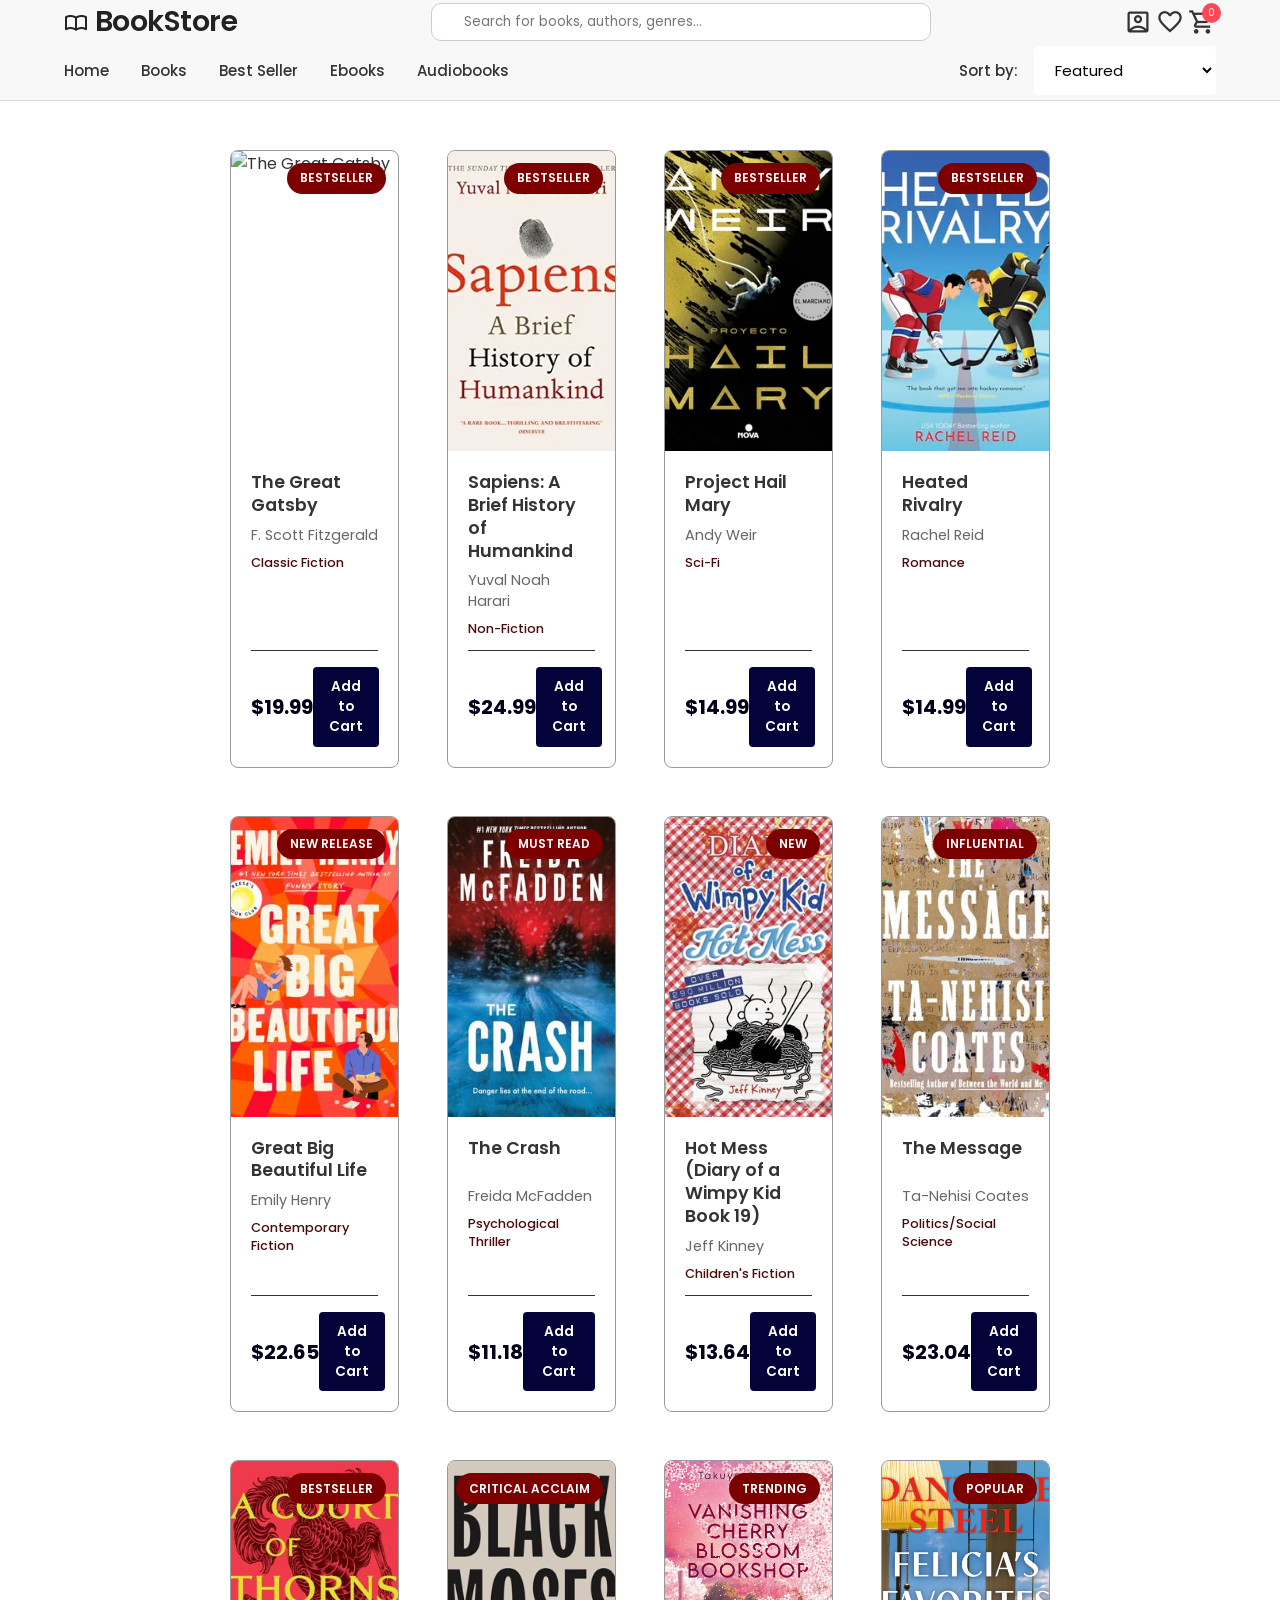
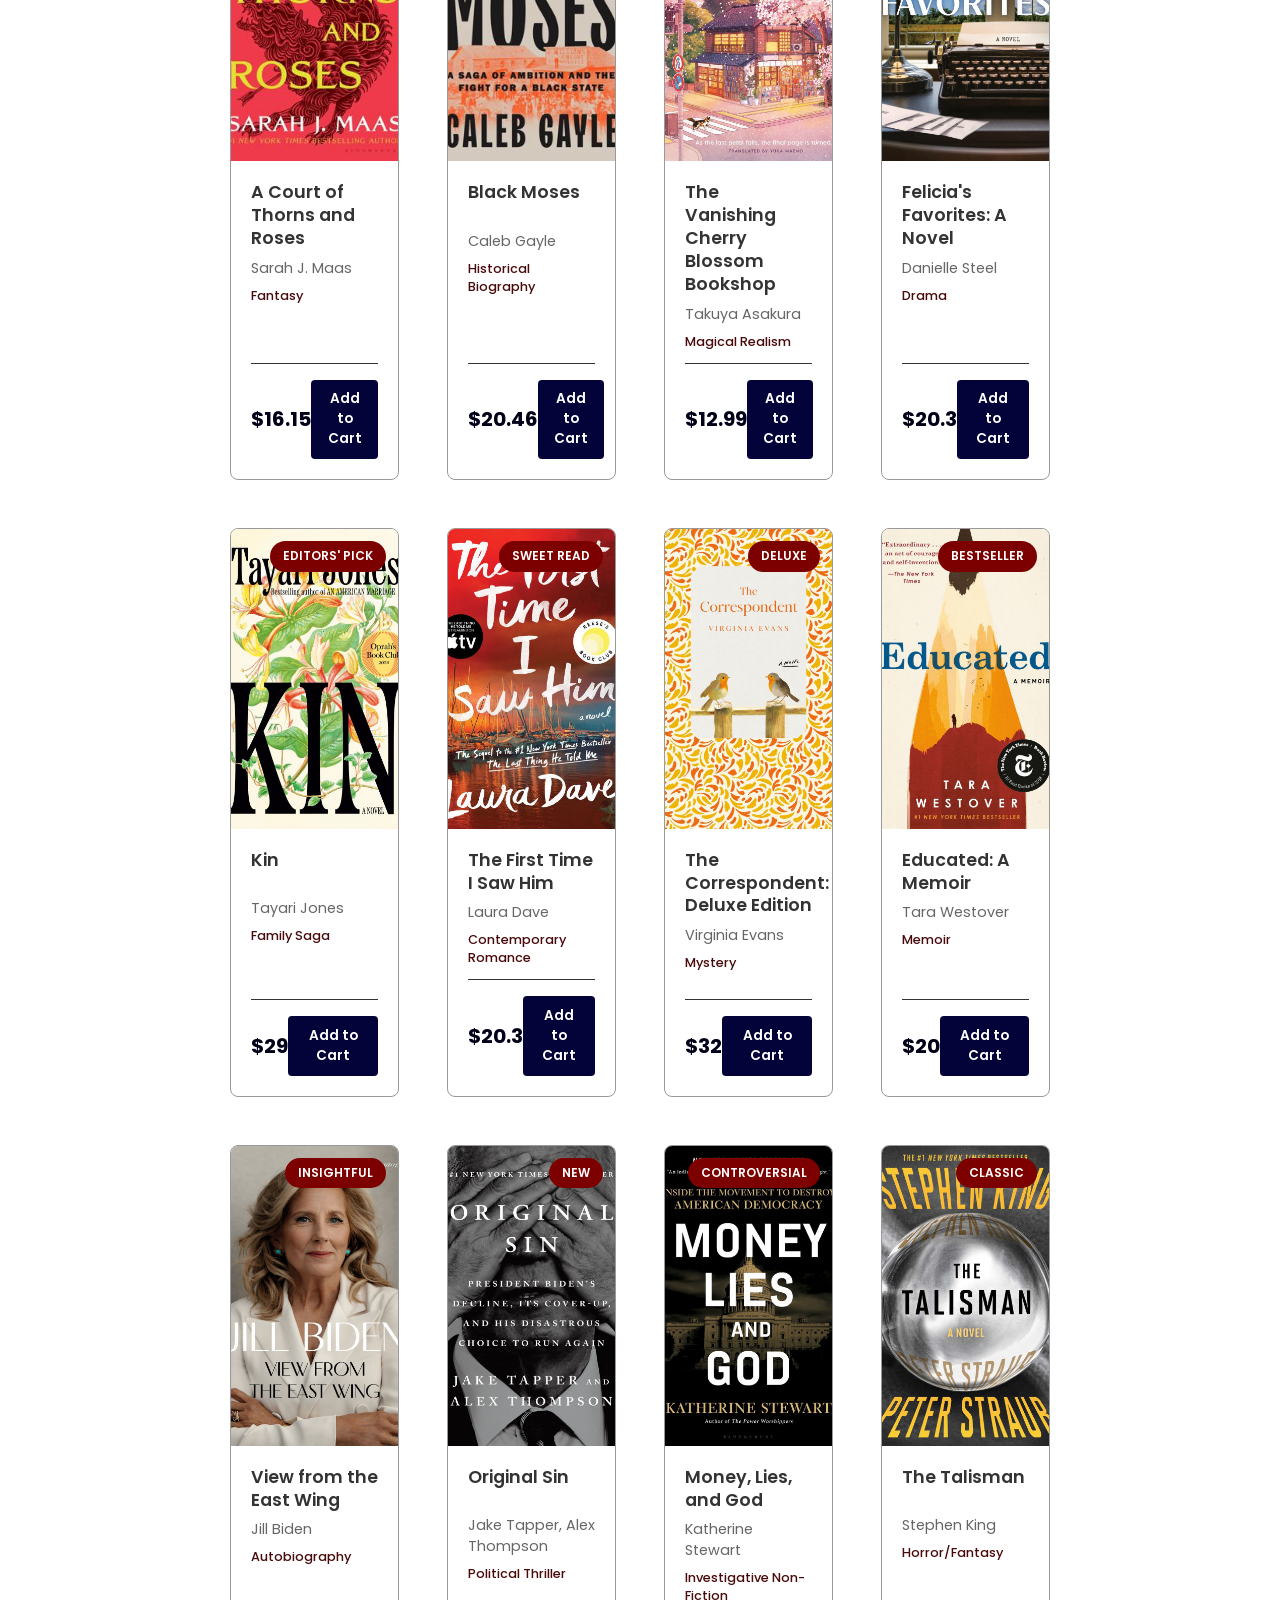
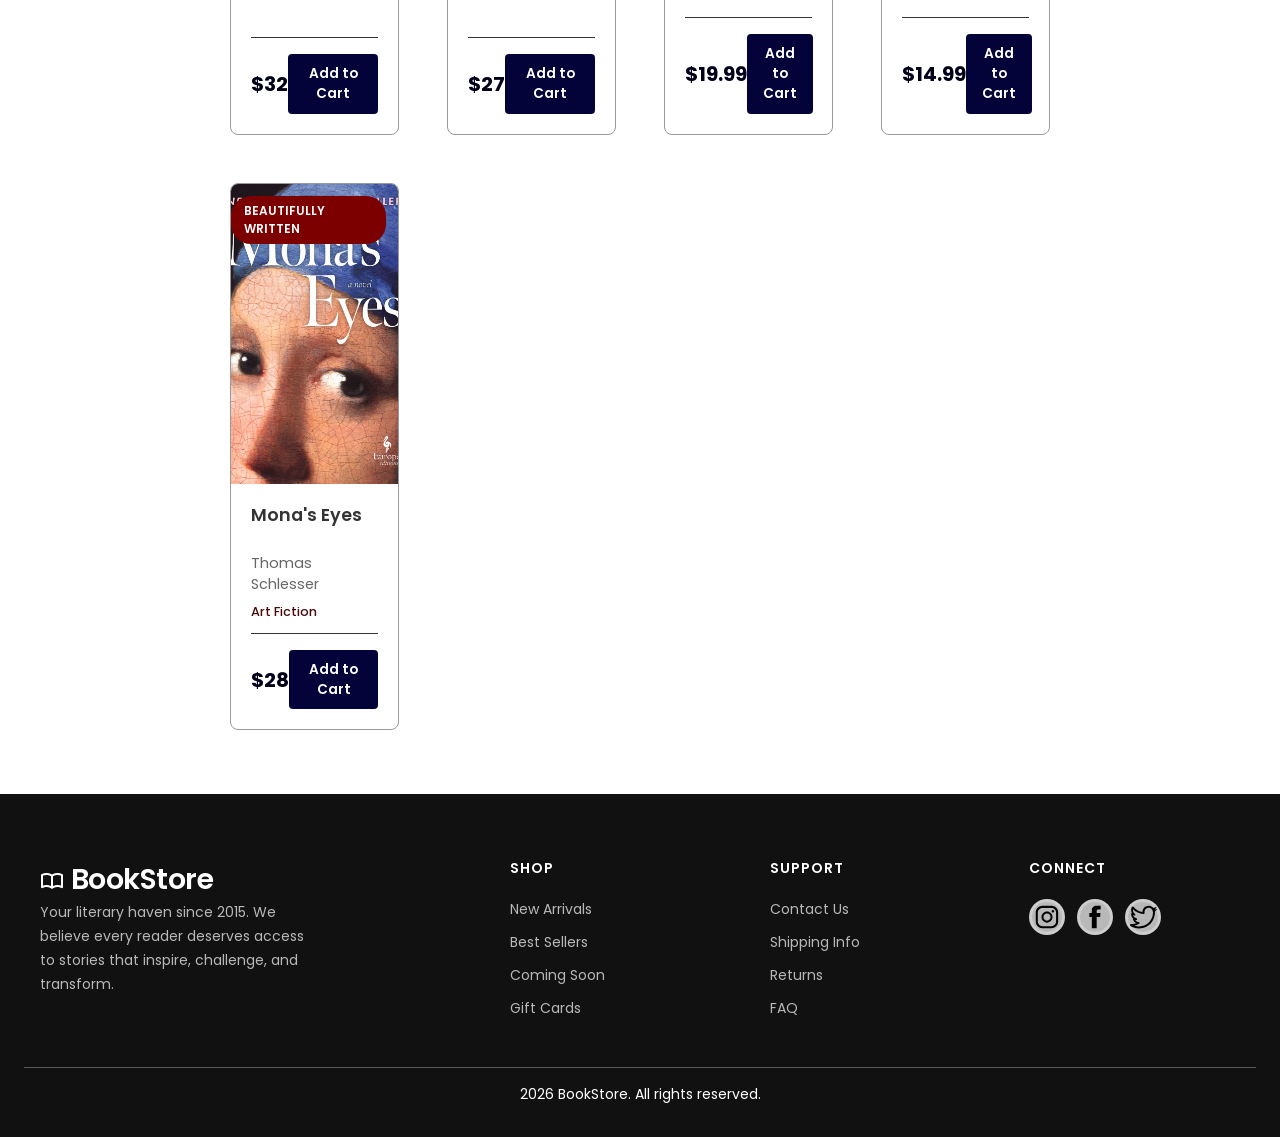
==== pages/books/books.html @ 80d6001a "feat: new structure" ====
<!DOCTYPE html>
<html lang="en">

<head>
    <meta charset="UTF-8">
    <meta name="viewport" content="width=device-width, initial-scale=1.0">
    <link rel="preconnect" href="https://fonts.googleapis.com">
    <link rel="preconnect" href="https://fonts.gstatic.com" crossorigin>
    <link
        href="https://fonts.googleapis.com/css2?family=Google+Sans:ital,opsz,wght@0,17..18,400..700;1,17..18,400..700&family=Poppins:ital,wght@0,100;0,200;0,300;0,400;0,500;0,600;0,700;0,800;0,900;1,100;1,200;1,300;1,400;1,500;1,600;1,700;1,800;1,900&display=swap"
        rel="stylesheet">
    <title>Bookstore</title>
    <link rel="stylesheet" href="/pages/books/books.css" />
    <link type="image/png" sizes="16x16" rel="icon" href=".../icons8-delete button-ios11-16.png">
    <link rel="stylesheet"
        href="https://fonts.googleapis.com/css2?family=Material+Symbols+Outlined:opsz,wght,FILL,GRAD@24,400,0,0" />

</head>

<body>
    <main>
        <header class="header">
            <div class="header-main-container">
                <div class="header-container">
                    <div class="logo">
                        <span class="material-symbols-outlined">
                            import_contacts
                        </span>
                        BookStore
                    </div>

                    <form class="search-bar">
                        <input type="text" placeholder="Search for books, authors, genres..." aria-label="Search">

                    </form>

                    <div class="user-utilities">
                        <button aria-label="Profile"><span class="material-symbols-outlined">
                                account_box
                            </span>
                        </button>
                        <button aria-label="Wishlist"><span class="material-symbols-outlined">
                                favorite
                            </span>
                        </button>
                        <button aria-label="Cart" class="cart-btn" onclick="toggleCart()">
                        <span class="material-symbols-outlined">shopping_cart</span>
                        <span id="cart-count" class="cart-badge">0</span> </button>

                    </div>
                </div>
                <div class="second-main-container">
                    <nav class="navbar">
                        <a href="/index.html" class="nav-link">Home</a>
                        <a href="/pages/books/books.html" class="nav-link">Books</a>
                        <a href="/index.html#best-sellers" class="nav-link">Best Seller</a>
                        <a href="/index.html#ebooks" class="nav-link">Ebooks</a>
                        <a href="/index.html#audiobooks" class="nav-link">Audiobooks</a>

                    </nav>
                    <div class="sort-section">
                        <label for="sortSelect">Sort by:</label>
                        <select id="sortSelect" onchange="sortBooks(this.value)">
                            <option value="">Featured</option>
                            <option value="price-low">Price: Low to High</option>
                            <option value="price-high">Price: High to Low</option>
                            <option value="rating">Highest Rated</option>
                            <option value="newest">Newest First</option>
                        </select>
                    </div>
                </div>
            </div>
            <div id="cart-dropdown" class="cart-dropdown hidden">
                <h3>Shopping Cart</h3>
                <div id="cart-items"></div>
                <div class="cart-total">Total: $<span id="cart-total">0.00</span></div>
                <button class="checkout-btn">Checkout</button>
            </div>
        </header>
        <div id="booksGrid"></div>
      
    </main>

    <footer class="footer">
        <div class="footer-grid">
            <div class="footer-brand">
                <div class="logo">
                    <span class="material-symbols-outlined">
                        import_contacts
                    </span>
                    BookStore
                </div>
                <p class="footer-description">
                    Your literary haven since 2015. We believe every reader deserves access to stories that inspire,
                    challenge, and transform.
                </p>
            </div>

            <div class="footer-column">
                <h4 class="footer-title">Shop</h4>
                <nav class="footer-links">
                    <a href="#" class="footer-link">New Arrivals</a>
                    <a href="#" class="footer-link">Best Sellers</a>
                    <a href="#" class="footer-link">Coming Soon</a>
                    <a href="#" class="footer-link">Gift Cards</a>
                </nav>
            </div>

            <div class="footer-column">
                <h4 class="footer-title">Support</h4>
                <nav class="footer-links">
                    <a href="#" class="footer-link">Contact Us</a>
                    <a href="#" class="footer-link">Shipping Info</a>
                    <a href="#" class="footer-link">Returns</a>
                    <a href="#" class="footer-link">FAQ</a>
                </nav>
            </div>

            <div class="footer-column">
                <h4 class="footer-title">Connect</h4>
                <div class="social-links">
                    <a href="#" class="social-link" aria-label="Instagram">
                        <svg fill="#000000" viewBox="0 0 32 32" id="Camada_1" version="1.1" xml:space="preserve"
                            xmlns="http://www.w3.org/2000/svg" xmlns:xlink="http://www.w3.org/1999/xlink">
                            <g id="SVGRepo_bgCarrier" stroke-width="0"></g>
                            <g id="SVGRepo_tracerCarrier" stroke-linecap="round" stroke-linejoin="round"></g>
                            <g id="SVGRepo_iconCarrier">
                                <g>
                                    <path
                                        d="M22.3,8.4c-0.8,0-1.4,0.6-1.4,1.4c0,0.8,0.6,1.4,1.4,1.4c0.8,0,1.4-0.6,1.4-1.4C23.7,9,23.1,8.4,22.3,8.4z">
                                    </path>
                                    <path
                                        d="M16,10.2c-3.3,0-5.9,2.7-5.9,5.9s2.7,5.9,5.9,5.9s5.9-2.7,5.9-5.9S19.3,10.2,16,10.2z M16,19.9c-2.1,0-3.8-1.7-3.8-3.8 c0-2.1,1.7-3.8,3.8-3.8c2.1,0,3.8,1.7,3.8,3.8C19.8,18.2,18.1,19.9,16,19.9z">
                                    </path>
                                    <path
                                        d="M20.8,4h-9.5C7.2,4,4,7.2,4,11.2v9.5c0,4,3.2,7.2,7.2,7.2h9.5c4,0,7.2-3.2,7.2-7.2v-9.5C28,7.2,24.8,4,20.8,4z M25.7,20.8 c0,2.7-2.2,5-5,5h-9.5c-2.7,0-5-2.2-5-5v-9.5c0-2.7,2.2-5,5-5h9.5c2.7,0,5,2.2,5,5V20.8z">
                                    </path>
                                </g>
                            </g>
                        </svg>
                    </a>
                    <a href="#" class="social-link" aria-label="Twitter">
                        <svg fill="#000000" viewBox="0 0 32 32" id="Camada_1" version="1.1" xml:space="preserve"
                            xmlns="http://www.w3.org/2000/svg" xmlns:xlink="http://www.w3.org/1999/xlink">
                            <g id="SVGRepo_bgCarrier" stroke-width="0"></g>
                            <g id="SVGRepo_tracerCarrier" stroke-linecap="round" stroke-linejoin="round"></g>
                            <g id="SVGRepo_iconCarrier">
                                <style type="text/css">
                                    .st0 {
                                        fill-rule: evenodd;
                                        clip-rule: evenodd;
                                    }
                                </style>
                                <path class="st0"
                                    d="M12.6,16.1v11.6c0,0.2,0.1,0.3,0.3,0.3h4.6c0.2,0,0.3-0.1,0.3-0.3V15.9h3.4c0.2,0,0.3-0.1,0.3-0.3l0.3-3.6 c0-0.2-0.1-0.3-0.3-0.3h-3.7V9.2c0-0.6,0.5-1.1,1.2-1.1h2.6C21.9,8.1,22,8,22,7.8V4.3C22,4.1,21.9,4,21.7,4h-4.4 c-2.6,0-4.7,1.9-4.7,4.3v3.4h-2.3c-0.2,0-0.3,0.1-0.3,0.3v3.6c0,0.2,0.1,0.3,0.3,0.3h2.3V16.1z">
                                </path>
                            </g>
                        </svg>
                    </a>
                    <a href="#" class="social-link" aria-label="Facebook">
                        <svg width="35px" height="35px" viewBox="0 0 15 15" fill="none"
                            xmlns="http://www.w3.org/2000/svg">
                            <path fill-rule="evenodd" clip-rule="evenodd"
                                d="M7.23336 4.69629C7.23336 2.96884 8.63335 1.56857 10.36 1.56857C11.3736 1.56857 12.183 2.04804 12.7254 2.74385C13.3079 2.62467 13.8557 2.40913 14.3513 2.11508C14.1559 2.72598 13.7424 3.2396 13.2033 3.56463C13.2038 3.56568 13.2042 3.56674 13.2047 3.56779C13.7334 3.50361 14.2364 3.36302 14.7048 3.15546L14.7037 3.15715C14.3667 3.66183 13.9431 4.10736 13.4561 4.47034C13.4823 4.64672 13.4956 4.82427 13.4956 5.00079C13.4956 8.6871 10.6873 12.9746 5.52122 12.9746C3.93906 12.9746 2.46544 12.511 1.22505 11.7152C0.992632 11.5661 0.925108 11.2568 1.07423 11.0244C1.0874 11.0038 1.10183 10.9846 1.11734 10.9666C1.20582 10.8202 1.37438 10.7309 1.5554 10.7522C2.47066 10.8601 3.38568 10.7485 4.19219 10.3962C3.39226 10.0434 2.77129 9.35975 2.50204 8.51974C2.45359 8.3686 2.48835 8.20311 2.59351 8.08422C2.59716 8.0801 2.60087 8.07606 2.60464 8.0721C1.96391 7.50819 1.55973 6.68208 1.55973 5.76143V5.72759C1.55973 5.56814 1.64411 5.42059 1.78155 5.33974C1.82671 5.31317 1.87537 5.29511 1.92532 5.28558C1.70549 4.86154 1.58116 4.37984 1.58116 3.86958C1.58116 3.40165 1.58384 2.81192 1.91332 2.28081C1.98718 2.16175 2.10758 2.08915 2.2364 2.07195C2.42588 2.01237 2.64087 2.06969 2.77406 2.23302C3.86536 3.57126 5.44066 4.49583 7.23366 4.73961L7.23336 4.69629ZM5.52122 11.9746C4.73387 11.9746 3.97781 11.8435 3.27248 11.6023C4.13012 11.4538 4.95307 11.1159 5.66218 10.5602C5.81211 10.4427 5.87182 10.2435 5.81126 10.0629C5.7507 9.88234 5.583 9.75943 5.39255 9.75607C4.68968 9.74366 4.06712 9.39716 3.67793 8.86845C3.86828 8.85306 4.05428 8.82039 4.23445 8.77167C4.43603 8.71716 4.57363 8.53114 4.56674 8.32243C4.55985 8.11372 4.41029 7.93718 4.20555 7.89607C3.42694 7.73977 2.79883 7.16764 2.56169 6.42174C2.76255 6.47025 2.97102 6.4991 3.18482 6.5061C3.38563 6.51267 3.56646 6.38533 3.62795 6.19405C3.68943 6.00277 3.61666 5.79391 3.44963 5.68224C2.86523 5.29155 2.48116 4.62464 2.48116 3.86958C2.48116 3.70213 2.48352 3.55268 2.49355 3.41719C3.85115 4.79913 5.70873 5.68931 7.77588 5.79338C7.93225 5.80126 8.08328 5.73543 8.18395 5.61553C8.28463 5.49562 8.32332 5.33548 8.28851 5.18284C8.25255 5.02517 8.23336 4.86284 8.23336 4.69629C8.23336 3.52085 9.18591 2.56857 10.36 2.56857C11.5943 2.56857 12.4956 3.71208 12.4956 5.00079C12.4956 8.25709 10.0202 11.9746 5.52122 11.9746Z"
                                fill="#000000" />
                        </svg>
                    </a>
                </div>
            </div>
        </div>
        <div class="footer-bottom">
            <p class="copyright">2026 BookStore. All rights reserved.</p>
        </div>
    </footer>
</body>

<script src="/pages/books/script.js"></script>


</html>
---- pages/books/books.css ----
* {
    margin: 0;
    padding: 0;
    box-sizing: border-box;
    font-family: "Poppins", sans-serif;
}


html {
    scroll-behavior: smooth;
    min-height: 100vh;
    
}

body {
    background-color: white;
    color: #333333;
    display: flex;
    flex-direction: column;
    height: 100vh;
    
}

a {
    text-decoration: none;
    color: inherit;
}

ul {
    list-style: none;
}

img {
    max-width: 100%;
    height: auto;
    display: block;
}

main {
    display: flex;
    flex-direction: column;
    flex: 1;
}

.header {
    position: fixed;
    top: 0;
    left: 0;
    right: 0;
    background-color: #f8f8f8;
    border-bottom: 1px solid #ddd;
    z-index: 999;
}

.header-main-container {
    max-width: 1200px;
    margin: 0 auto;
    padding: 0 24px;
    height: 100px;
    display: flex;
    flex-direction: column;

}

.header-container {
    display: flex;
    align-items: center;
    justify-content: space-between;
}

.logo {
    font-size: 1.8rem;
    font-weight: 600;
    color: #222222;
    letter-spacing: -0.5px;
}

.material-symbols-outlined {
    display: inline-block;
    vertical-align: middle;
    font-size: 24px;
    user-select: none;
}

.search-bar :placeholder-shown {
    color: #999;
}

.search-bar input {
    padding: 0.5rem 2rem;
    border: 1px solid #ccc;
    border-radius: 10px;
    width: 500px;
}

.user-utilities button {
    border: none;
    background-color: #f8f8f8;
    gap: 1rem;
}

.user-utilities .material-symbols-outlined:hover {
    color: #000000;
}

.user-utilities .material-symbols-outlined {
    font-size: 28px;
    border: none;
    color: #333;
    cursor: pointer;
    transition: color 0.3s ease;
}

/* Estilo para la burbuja del carrito */
.cart-btn { 
    position: relative; 
    cursor: pointer; 
    background: none; 
    border: none; }

.cart-badge {
    position: absolute;
    top: -5px;
    right: -5px;
    background: #ff4757;
    color: white;
    font-size: 10px;
    padding: 2px 6px;
    border-radius: 50%;
    font-family: 'Poppins', sans-serif;
}

/* El desplegable del carrito */
.cart-dropdown {
    position: absolute;
    right: 170px;
    top: 40px;
    background: white;
    border: 1px solid #ddd;
    padding: 15px;
    width: 300px;
    box-shadow: 0 10px 20px rgba(0,0,0,0.1);
    z-index: 1000;
}

.cart-dropdown h3 {
    font-size: 16px;
    margin-bottom: 5px;
}

.hidden { display: none; }

.cart-item {
    display: flex;
    justify-content: space-between;
    margin-bottom: 12px;
    font-size: 14px;
    border-bottom: 1px solid #eee;
    padding-bottom: 5px;
}

.second-main-container{
    display: flex;
    justify-content: space-between;
}
.navbar {
    display: flex;
    align-items: flex-start;
    gap: 32px;
    padding: 16px 0;
}

.nav-link {
    font-size: 15px;
    font-weight: 500;
}

.nav-link:hover {
    color: #000000;
}

.sort-section {
  display: flex;
  justify-content: flex-end;
  gap: 1rem;
  align-items: center;
}

.sort-section label {
  font-weight: 500;
  font-size: 15px;
  color: var(--dark-text);
}

.sort-section select {
  padding: 0.75rem 1rem;
  border: 1px solid white;
  border-radius: 4px;
  font-size: 15px;
  background-color: white;
  cursor: pointer;
  transition: border-color 0.3s ease;
}

.sort-section select:focus {
  outline: none;
  border-color: white;
}

#booksGrid {
margin: 150px 230px;
max-width: 1200px;
  display: grid;
  grid-template-columns: repeat( 4, 1fr);
  gap: 3rem;
  margin-bottom: 4rem;
}

.book-card {
  background-color: rgb(255, 255, 255);
  border: 1px solid #999;
  border-radius: 8px;
  overflow: hidden;
  transition: all 0.3s ease;
  display: flex;
  flex-direction: column;
  height: 100%;
}

.book-card:hover {
  box-shadow: 0 8px 16px rgba(0, 0, 0, 0.1);
  transform: translateY(-4px);
}

.book-image-container {
  position: relative;
  
  width: 100%;
  height: 300px;
  overflow: hidden;
  
}

.book-image {

  width: 100%;
  height: 100%;
  object-fit: cover;
  transition: transform 0.3s ease;
}

.book-card:hover .book-image {
  transform: scale(1.05);
}

.badge {
  position: absolute;
  top: 12px;
  right: 12px;
  background-color: rgb(125, 0, 0);
  color: rgb(255, 255, 255);
  padding: 0.4rem 0.8rem;
  border-radius: 20px;
  font-size: 0.75rem;
  font-weight: 600;
  text-transform: uppercase;
}

.book-info {
  padding: 1.25rem;
  height: 250px;
  display: flex;
  flex-direction: column;
  flex: 1;
}

.book-title {
  font-size: 1.1rem;
  font-weight: 600;
  color: #333333;
  margin-bottom: 0.5rem;
  line-height: 1.3;
  min-height: 2.6rem;
}

.book-author {
  font-size: 0.9rem;
  color: #666;
  margin-bottom: 0.5rem;
}

.book-category {
  font-size: 0.8rem;
  color: rgb(74, 9, 10);
  font-weight: 500;
  margin-bottom: 0.75rem;
}

.book-rating {
  display: flex;
  align-items: center;
  gap: 0.5rem;
  margin-bottom: 1rem;
  font-size: 0.85rem;
}

.stars {
  color: rgb(206, 172, 2);
  font-size: 1rem;
  letter-spacing: 2px;
}

.rating-number {
  font-weight: 600;
  color: rgb(206, 172, 2);
}

.review-count {
  color: #999;
}

.book-footer {
  display: flex;
  justify-content: space-between;
  align-items: center;
  margin-top: auto;
  padding-top: 1rem;
  border-top: 1px solid #333333;
}

.book-price {
  font-size: 1.25rem;
  font-weight: 700;
  color: rgb(0, 0, 24);
}

.add-to-cart-btn {
  padding: 0.6rem 1rem;
  background-color: rgb(3, 3, 58);
  color: rgb(255, 255, 255);
  border: none;
  border-radius: 4px;
  font-size: 0.85rem;
  font-weight: 600;
  cursor: pointer;
  transition: all 0.3s ease;
}

.add-to-cart-btn:hover {
  background-color: var(--secondary-color);
  transform: scale(1.05);
}

.add-to-cart-btn:active {
  transform: scale(0.95);
}

.footer {

    margin-top: auto;
    bottom: 0;
    width: 100%;
    padding: 64px 24px 32px;
    background-color: #111111;
    color: white;
}

.footer-grid {
    max-width: 1200px;
    margin: 0 auto;
    display: grid;
    grid-template-columns: 2fr 1fr 1fr 1fr;
    gap: 48px;
    margin-bottom: 48px;
}

.footer-brand .logo {
    color: white;

}

.footer-description {
    font-size: 14px;
    color: rgba(255, 255, 255, 0.7);
    line-height: 1.7;
    max-width: 280px;
}

.footer-title {
    font-size: 14px;
    font-weight: 600;
    text-transform: uppercase;
    letter-spacing: 1px;
    margin-bottom: 20px;
}

.footer-links {
    display: flex;
    flex-direction: column;
    gap: 12px;
}

.footer-link {
    font-size: 14px;
    color: rgba(255, 255, 255, 0.7);
    transition: color 0.2s ease;
}

.footer-link:hover {
    color: white;
}

.social-links {
    display: flex;
    gap: 12px;
    margin-top: 8px;
}

.social-link {
    background-color: rgba(255, 255, 255, 0.7);
    width: 36px;
    height: 36px;
    border: 3px solid rgba(255, 255, 255, 0.3);
    border-radius: 50%;
    display: flex;
    align-items: center;
    justify-content: center;
    transition: all 0.2s ease;
}

.social-link:hover {
    background-color: white;
    border-color: white;
}

.footer-bottom {
    border-top: 1px solid rgba(255, 255, 255, 0.3);
}

.copyright {
    font-size: 14px;

    padding-top: 16px;
    display: flex;
    justify-content: center;
}
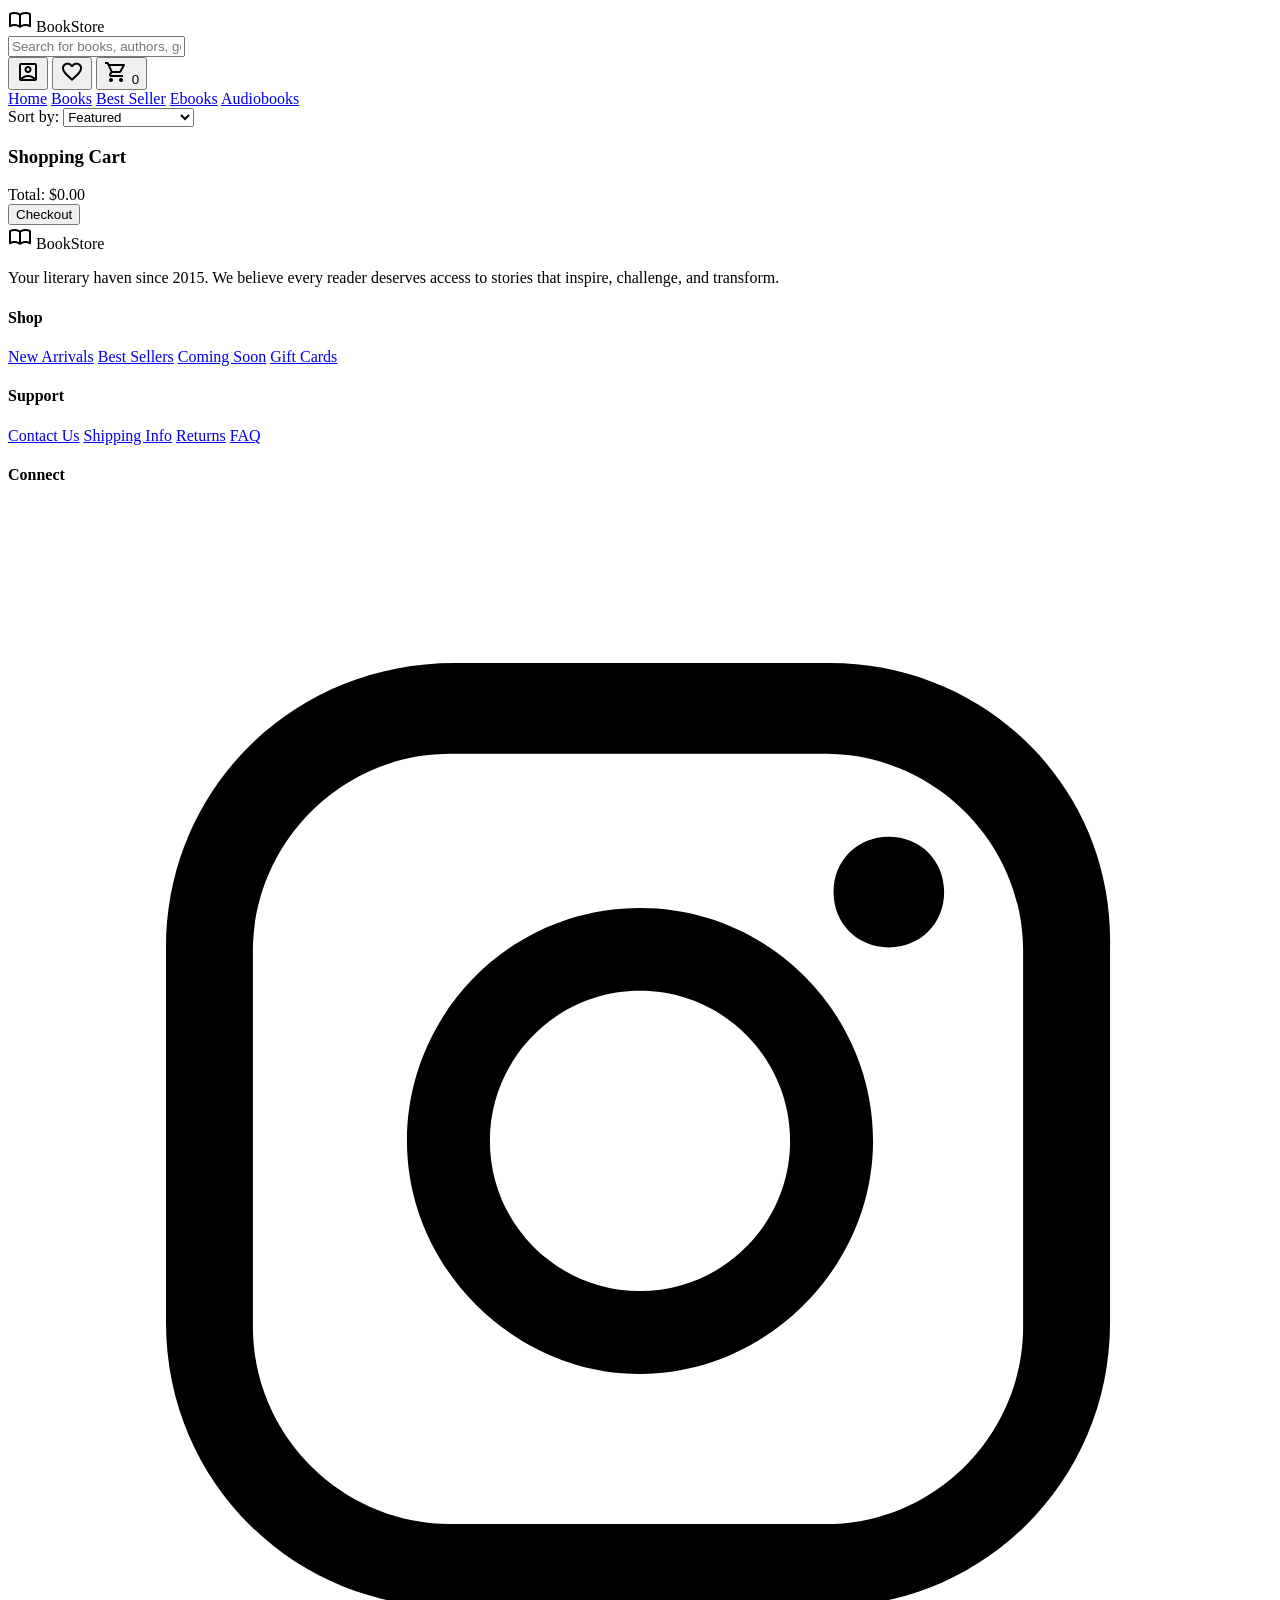
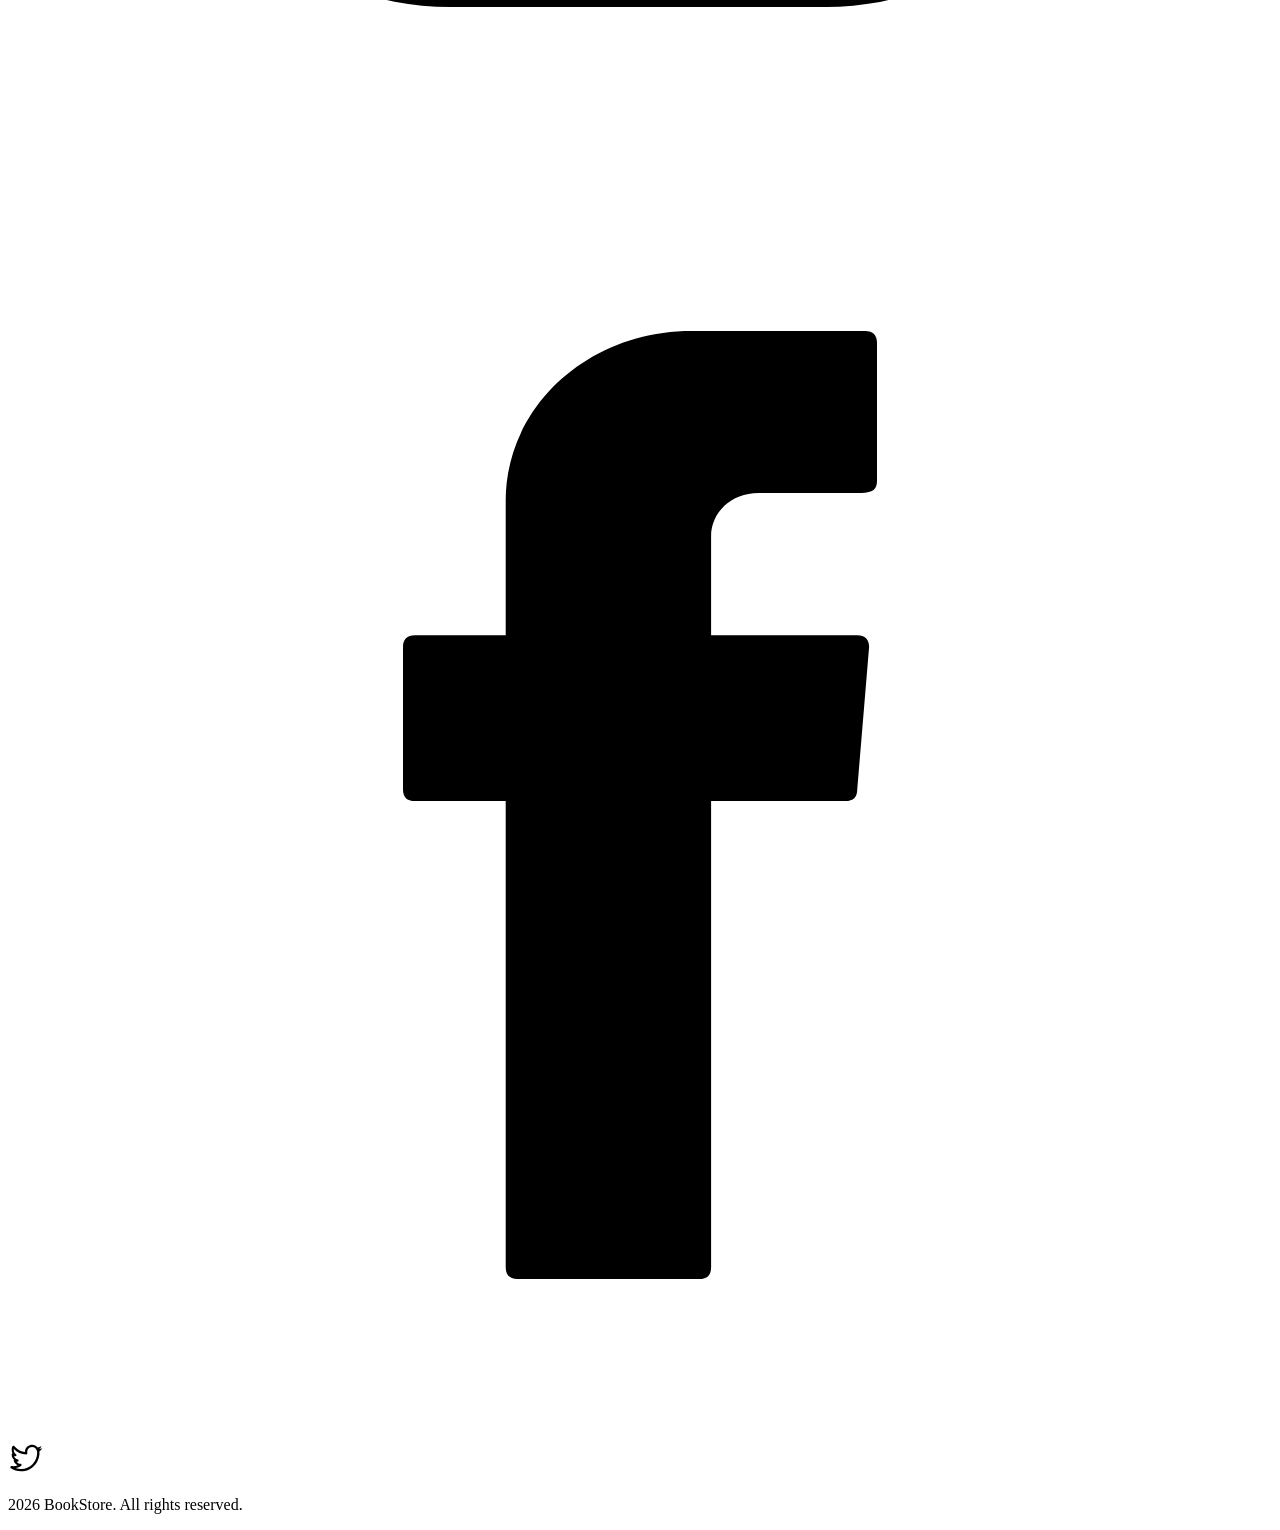
==== commit 9f285c65: "add dots" ====
--- a/pages/books/books.html
+++ b/pages/books/books.html
@@ -10,7 +10,7 @@
         href="https://fonts.googleapis.com/css2?family=Google+Sans:ital,opsz,wght@0,17..18,400..700;1,17..18,400..700&family=Poppins:ital,wght@0,100;0,200;0,300;0,400;0,500;0,600;0,700;0,800;0,900;1,100;1,200;1,300;1,400;1,500;1,600;1,700;1,800;1,900&display=swap"
         rel="stylesheet">
     <title>Bookstore</title>
-    <link rel="stylesheet" href="/pages/books/books.css" />
+    <link rel="stylesheet" href="./pages/books/books.css" />
     <link type="image/png" sizes="16x16" rel="icon" href=".../icons8-delete button-ios11-16.png">
     <link rel="stylesheet"
         href="https://fonts.googleapis.com/css2?family=Material+Symbols+Outlined:opsz,wght,FILL,GRAD@24,400,0,0" />
@@ -51,11 +51,11 @@
                 </div>
                 <div class="second-main-container">
                     <nav class="navbar">
-                        <a href="/index.html" class="nav-link">Home</a>
-                        <a href="/pages/books/books.html" class="nav-link">Books</a>
-                        <a href="/index.html#best-sellers" class="nav-link">Best Seller</a>
-                        <a href="/index.html#ebooks" class="nav-link">Ebooks</a>
-                        <a href="/index.html#audiobooks" class="nav-link">Audiobooks</a>
+                        <a href="./index.html" class="nav-link">Home</a>
+                        <a href="./pages/books/books.html" class="nav-link">Books</a>
+                        <a href="./index.html#best-sellers" class="nav-link">Best Seller</a>
+                        <a href="./index.html#ebooks" class="nav-link">Ebooks</a>
+                        <a href="./index.html#audiobooks" class="nav-link">Audiobooks</a>
 
                     </nav>
                     <div class="sort-section">
@@ -174,7 +174,7 @@
     </footer>
 </body>
 
-<script src="/pages/books/script.js"></script>
+<script src="./pages/books/script.js"></script>
 
 
 </html>
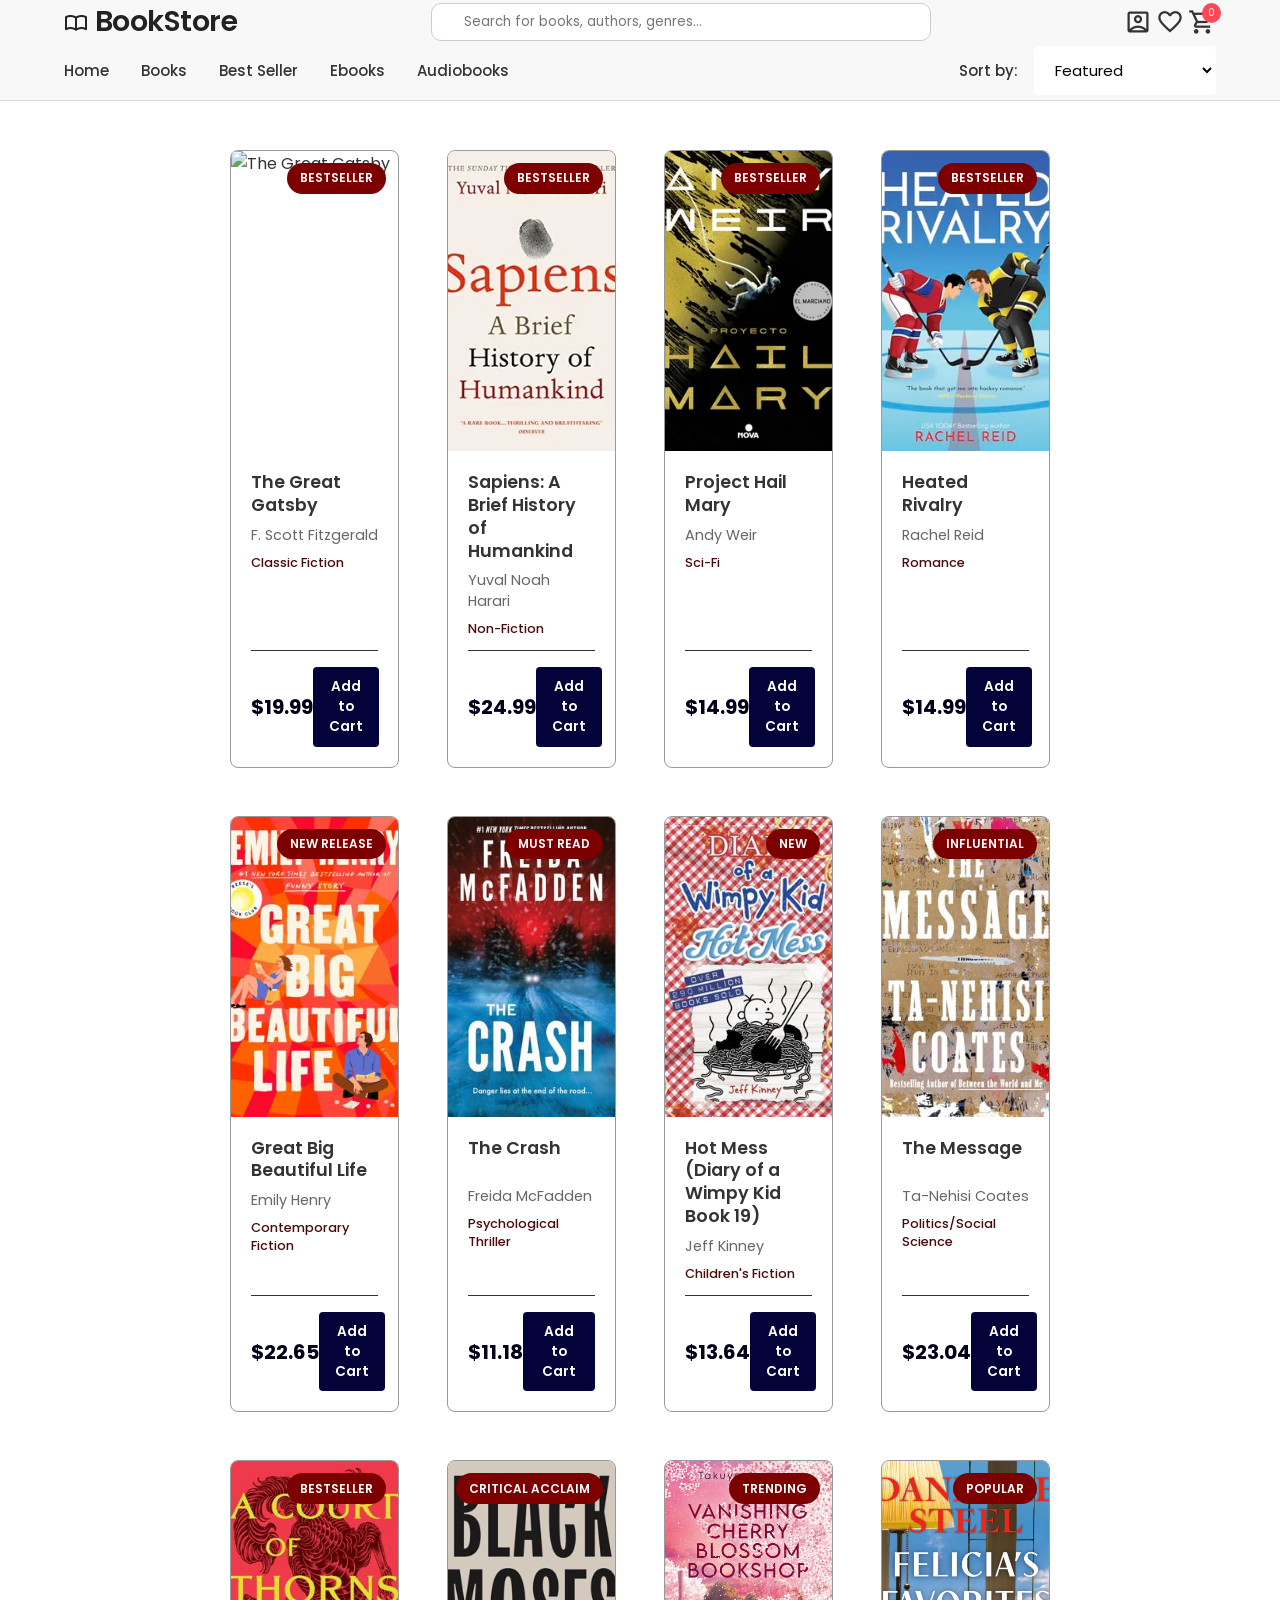
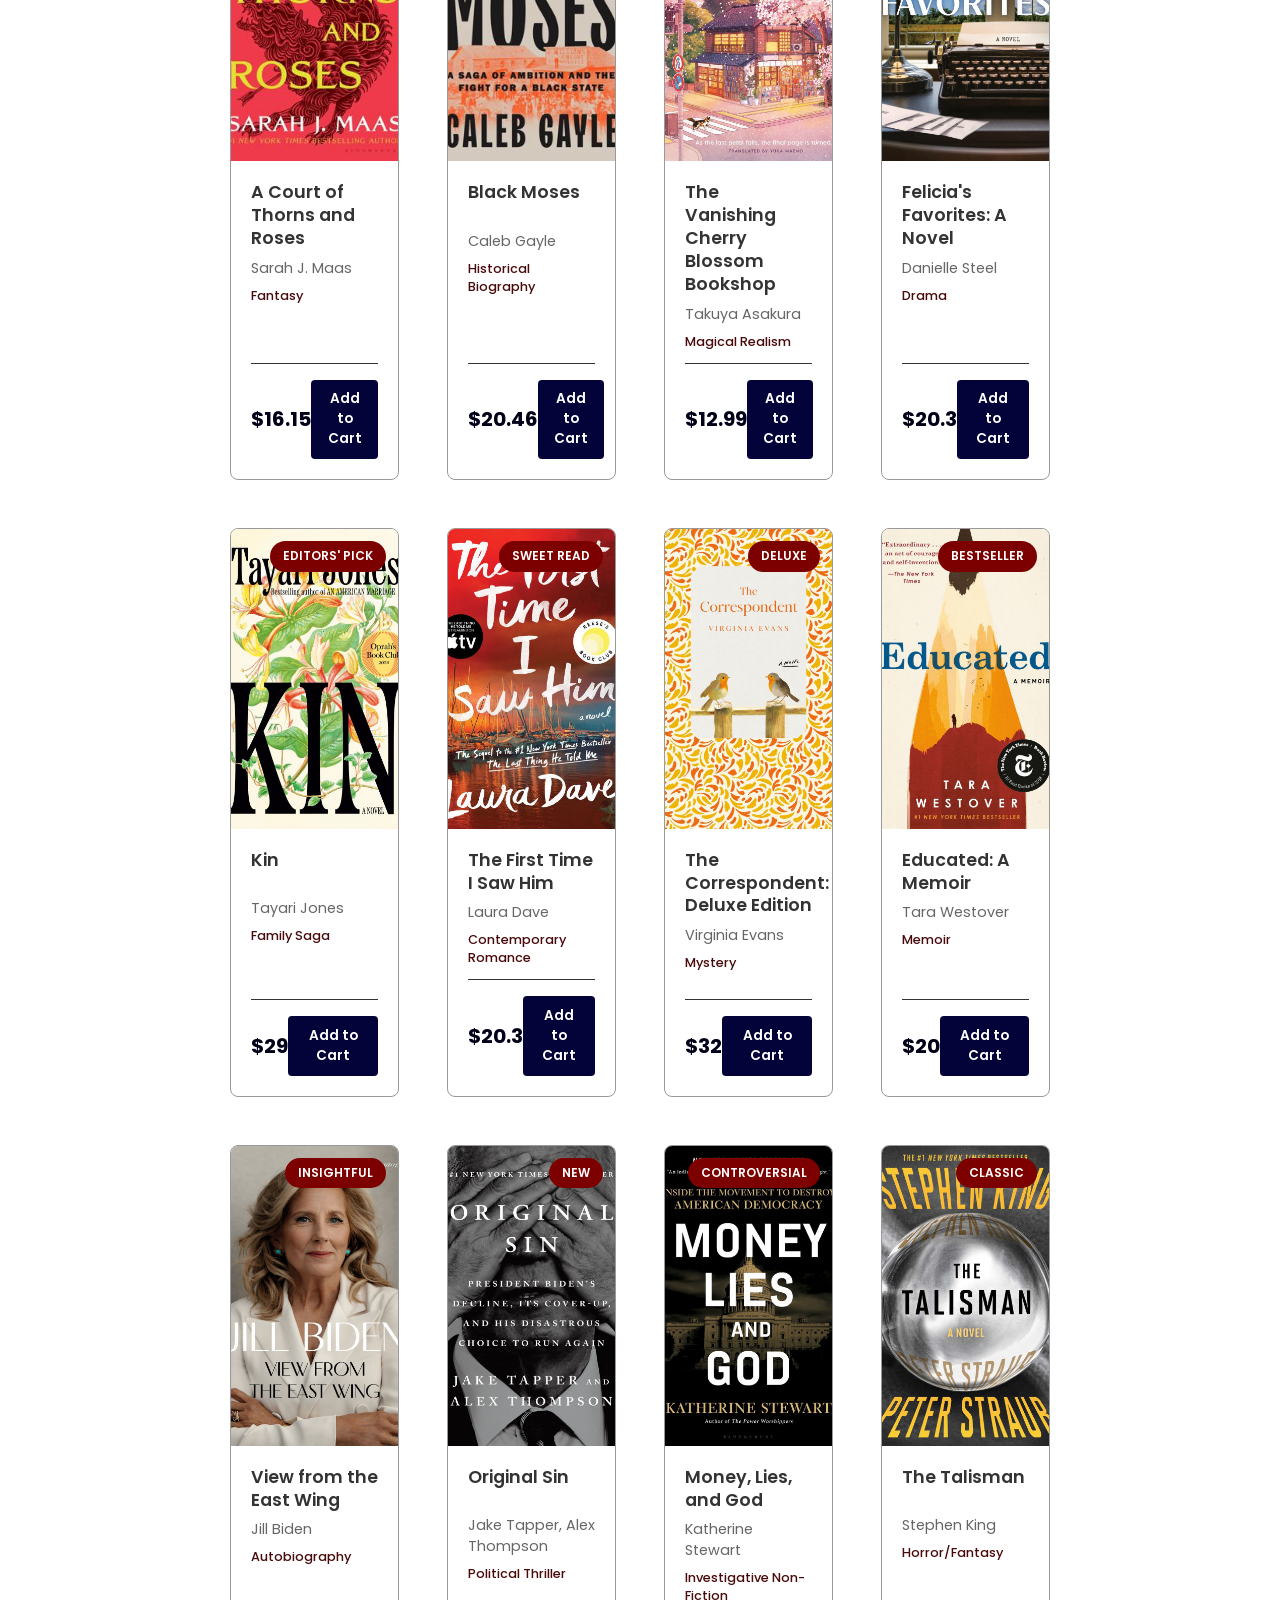
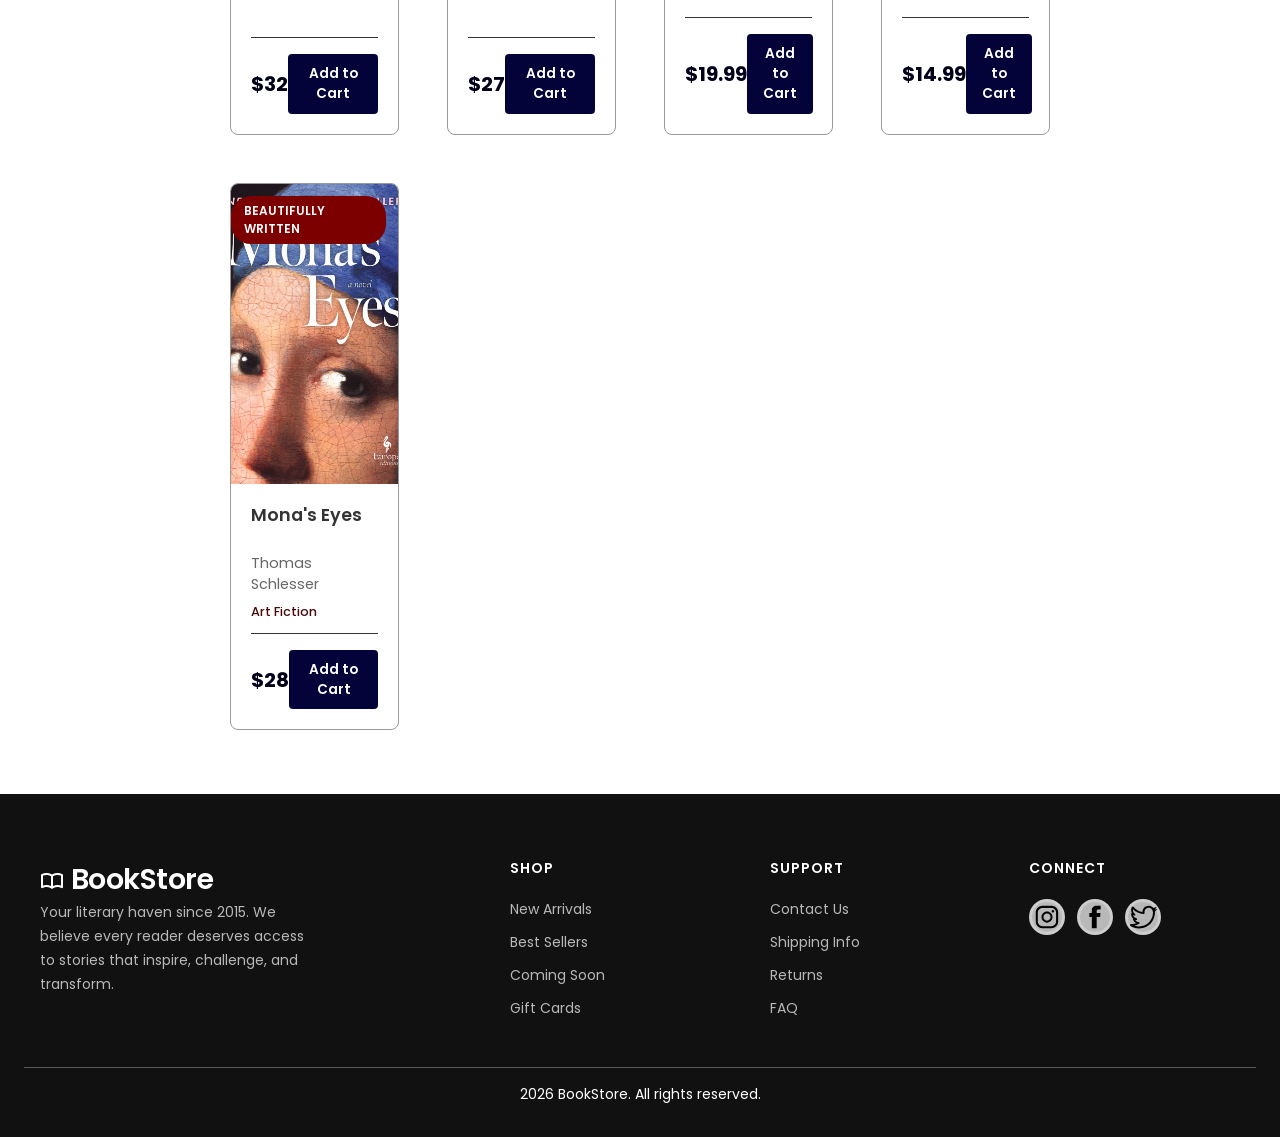
==== commit ffcca3b8: "Fix: rutas relativas para GitHub Pages" ====
--- a/pages/books/books.html
+++ b/pages/books/books.html
@@ -10,7 +10,7 @@
         href="https://fonts.googleapis.com/css2?family=Google+Sans:ital,opsz,wght@0,17..18,400..700;1,17..18,400..700&family=Poppins:ital,wght@0,100;0,200;0,300;0,400;0,500;0,600;0,700;0,800;0,900;1,100;1,200;1,300;1,400;1,500;1,600;1,700;1,800;1,900&display=swap"
         rel="stylesheet">
     <title>Bookstore</title>
-    <link rel="stylesheet" href="./pages/books/books.css" />
+    <link rel="stylesheet" href="books.css" />
     <link type="image/png" sizes="16x16" rel="icon" href=".../icons8-delete button-ios11-16.png">
     <link rel="stylesheet"
         href="https://fonts.googleapis.com/css2?family=Material+Symbols+Outlined:opsz,wght,FILL,GRAD@24,400,0,0" />
@@ -51,11 +51,11 @@
                 </div>
                 <div class="second-main-container">
                     <nav class="navbar">
-                        <a href="./index.html" class="nav-link">Home</a>
-                        <a href="./pages/books/books.html" class="nav-link">Books</a>
-                        <a href="./index.html#best-sellers" class="nav-link">Best Seller</a>
-                        <a href="./index.html#ebooks" class="nav-link">Ebooks</a>
-                        <a href="./index.html#audiobooks" class="nav-link">Audiobooks</a>
+                        <a href="/index.html" class="nav-link">Home</a>
+                        <a href="books.html" class="nav-link">Books</a>
+                        <a href="/index.html#best-sellers" class="nav-link">Best Seller</a>
+                        <a href="/index.html#ebooks" class="nav-link">Ebooks</a>
+                        <a href="/index.html#audiobooks" class="nav-link">Audiobooks</a>
 
                     </nav>
                     <div class="sort-section">
@@ -174,7 +174,7 @@
     </footer>
 </body>
 
-<script src="./pages/books/script.js"></script>
+<script src="./script.js"></script>
 
 
 </html>
--- a/pages/books/books.css
+++ b/pages/books/books.css
@@ -0,0 +1,446 @@
+* {
+    margin: 0;
+    padding: 0;
+    box-sizing: border-box;
+    font-family: "Poppins", sans-serif;
+}
+
+
+html {
+    scroll-behavior: smooth;
+    min-height: 100vh;
+    
+}
+
+body {
+    background-color: white;
+    color: #333333;
+    display: flex;
+    flex-direction: column;
+    height: 100vh;
+    
+}
+
+a {
+    text-decoration: none;
+    color: inherit;
+}
+
+ul {
+    list-style: none;
+}
+
+img {
+    max-width: 100%;
+    height: auto;
+    display: block;
+}
+
+main {
+    display: flex;
+    flex-direction: column;
+    flex: 1;
+}
+
+.header {
+    position: fixed;
+    top: 0;
+    left: 0;
+    right: 0;
+    background-color: #f8f8f8;
+    border-bottom: 1px solid #ddd;
+    z-index: 999;
+}
+
+.header-main-container {
+    max-width: 1200px;
+    margin: 0 auto;
+    padding: 0 24px;
+    height: 100px;
+    display: flex;
+    flex-direction: column;
+
+}
+
+.header-container {
+    display: flex;
+    align-items: center;
+    justify-content: space-between;
+}
+
+.logo {
+    font-size: 1.8rem;
+    font-weight: 600;
+    color: #222222;
+    letter-spacing: -0.5px;
+}
+
+.material-symbols-outlined {
+    display: inline-block;
+    vertical-align: middle;
+    font-size: 24px;
+    user-select: none;
+}
+
+.search-bar :placeholder-shown {
+    color: #999;
+}
+
+.search-bar input {
+    padding: 0.5rem 2rem;
+    border: 1px solid #ccc;
+    border-radius: 10px;
+    width: 500px;
+}
+
+.user-utilities button {
+    border: none;
+    background-color: #f8f8f8;
+    gap: 1rem;
+}
+
+.user-utilities .material-symbols-outlined:hover {
+    color: #000000;
+}
+
+.user-utilities .material-symbols-outlined {
+    font-size: 28px;
+    border: none;
+    color: #333;
+    cursor: pointer;
+    transition: color 0.3s ease;
+}
+
+/* Estilo para la burbuja del carrito */
+.cart-btn { 
+    position: relative; 
+    cursor: pointer; 
+    background: none; 
+    border: none; }
+
+.cart-badge {
+    position: absolute;
+    top: -5px;
+    right: -5px;
+    background: #ff4757;
+    color: white;
+    font-size: 10px;
+    padding: 2px 6px;
+    border-radius: 50%;
+    font-family: 'Poppins', sans-serif;
+}
+
+/* El desplegable del carrito */
+.cart-dropdown {
+    position: absolute;
+    right: 170px;
+    top: 40px;
+    background: white;
+    border: 1px solid #ddd;
+    padding: 15px;
+    width: 300px;
+    box-shadow: 0 10px 20px rgba(0,0,0,0.1);
+    z-index: 1000;
+}
+
+.cart-dropdown h3 {
+    font-size: 16px;
+    margin-bottom: 5px;
+}
+
+.hidden { display: none; }
+
+.cart-item {
+    display: flex;
+    justify-content: space-between;
+    margin-bottom: 12px;
+    font-size: 14px;
+    border-bottom: 1px solid #eee;
+    padding-bottom: 5px;
+}
+
+.second-main-container{
+    display: flex;
+    justify-content: space-between;
+}
+.navbar {
+    display: flex;
+    align-items: flex-start;
+    gap: 32px;
+    padding: 16px 0;
+}
+
+.nav-link {
+    font-size: 15px;
+    font-weight: 500;
+}
+
+.nav-link:hover {
+    color: #000000;
+}
+
+.sort-section {
+  display: flex;
+  justify-content: flex-end;
+  gap: 1rem;
+  align-items: center;
+}
+
+.sort-section label {
+  font-weight: 500;
+  font-size: 15px;
+  color: var(--dark-text);
+}
+
+.sort-section select {
+  padding: 0.75rem 1rem;
+  border: 1px solid white;
+  border-radius: 4px;
+  font-size: 15px;
+  background-color: white;
+  cursor: pointer;
+  transition: border-color 0.3s ease;
+}
+
+.sort-section select:focus {
+  outline: none;
+  border-color: white;
+}
+
+#booksGrid {
+margin: 150px 230px;
+max-width: 1200px;
+  display: grid;
+  grid-template-columns: repeat( 4, 1fr);
+  gap: 3rem;
+  margin-bottom: 4rem;
+}
+
+.book-card {
+  background-color: rgb(255, 255, 255);
+  border: 1px solid #999;
+  border-radius: 8px;
+  overflow: hidden;
+  transition: all 0.3s ease;
+  display: flex;
+  flex-direction: column;
+  height: 100%;
+}
+
+.book-card:hover {
+  box-shadow: 0 8px 16px rgba(0, 0, 0, 0.1);
+  transform: translateY(-4px);
+}
+
+.book-image-container {
+  position: relative;
+  
+  width: 100%;
+  height: 300px;
+  overflow: hidden;
+  
+}
+
+.book-image {
+
+  width: 100%;
+  height: 100%;
+  object-fit: cover;
+  transition: transform 0.3s ease;
+}
+
+.book-card:hover .book-image {
+  transform: scale(1.05);
+}
+
+.badge {
+  position: absolute;
+  top: 12px;
+  right: 12px;
+  background-color: rgb(125, 0, 0);
+  color: rgb(255, 255, 255);
+  padding: 0.4rem 0.8rem;
+  border-radius: 20px;
+  font-size: 0.75rem;
+  font-weight: 600;
+  text-transform: uppercase;
+}
+
+.book-info {
+  padding: 1.25rem;
+  height: 250px;
+  display: flex;
+  flex-direction: column;
+  flex: 1;
+}
+
+.book-title {
+  font-size: 1.1rem;
+  font-weight: 600;
+  color: #333333;
+  margin-bottom: 0.5rem;
+  line-height: 1.3;
+  min-height: 2.6rem;
+}
+
+.book-author {
+  font-size: 0.9rem;
+  color: #666;
+  margin-bottom: 0.5rem;
+}
+
+.book-category {
+  font-size: 0.8rem;
+  color: rgb(74, 9, 10);
+  font-weight: 500;
+  margin-bottom: 0.75rem;
+}
+
+.book-rating {
+  display: flex;
+  align-items: center;
+  gap: 0.5rem;
+  margin-bottom: 1rem;
+  font-size: 0.85rem;
+}
+
+.stars {
+  color: rgb(206, 172, 2);
+  font-size: 1rem;
+  letter-spacing: 2px;
+}
+
+.rating-number {
+  font-weight: 600;
+  color: rgb(206, 172, 2);
+}
+
+.review-count {
+  color: #999;
+}
+
+.book-footer {
+  display: flex;
+  justify-content: space-between;
+  align-items: center;
+  margin-top: auto;
+  padding-top: 1rem;
+  border-top: 1px solid #333333;
+}
+
+.book-price {
+  font-size: 1.25rem;
+  font-weight: 700;
+  color: rgb(0, 0, 24);
+}
+
+.add-to-cart-btn {
+  padding: 0.6rem 1rem;
+  background-color: rgb(3, 3, 58);
+  color: rgb(255, 255, 255);
+  border: none;
+  border-radius: 4px;
+  font-size: 0.85rem;
+  font-weight: 600;
+  cursor: pointer;
+  transition: all 0.3s ease;
+}
+
+.add-to-cart-btn:hover {
+  background-color: var(--secondary-color);
+  transform: scale(1.05);
+}
+
+.add-to-cart-btn:active {
+  transform: scale(0.95);
+}
+
+.footer {
+
+    margin-top: auto;
+    bottom: 0;
+    width: 100%;
+    padding: 64px 24px 32px;
+    background-color: #111111;
+    color: white;
+}
+
+.footer-grid {
+    max-width: 1200px;
+    margin: 0 auto;
+    display: grid;
+    grid-template-columns: 2fr 1fr 1fr 1fr;
+    gap: 48px;
+    margin-bottom: 48px;
+}
+
+.footer-brand .logo {
+    color: white;
+
+}
+
+.footer-description {
+    font-size: 14px;
+    color: rgba(255, 255, 255, 0.7);
+    line-height: 1.7;
+    max-width: 280px;
+}
+
+.footer-title {
+    font-size: 14px;
+    font-weight: 600;
+    text-transform: uppercase;
+    letter-spacing: 1px;
+    margin-bottom: 20px;
+}
+
+.footer-links {
+    display: flex;
+    flex-direction: column;
+    gap: 12px;
+}
+
+.footer-link {
+    font-size: 14px;
+    color: rgba(255, 255, 255, 0.7);
+    transition: color 0.2s ease;
+}
+
+.footer-link:hover {
+    color: white;
+}
+
+.social-links {
+    display: flex;
+    gap: 12px;
+    margin-top: 8px;
+}
+
+.social-link {
+    background-color: rgba(255, 255, 255, 0.7);
+    width: 36px;
+    height: 36px;
+    border: 3px solid rgba(255, 255, 255, 0.3);
+    border-radius: 50%;
+    display: flex;
+    align-items: center;
+    justify-content: center;
+    transition: all 0.2s ease;
+}
+
+.social-link:hover {
+    background-color: white;
+    border-color: white;
+}
+
+.footer-bottom {
+    border-top: 1px solid rgba(255, 255, 255, 0.3);
+}
+
+.copyright {
+    font-size: 14px;
+
+    padding-top: 16px;
+    display: flex;
+    justify-content: center;
+}
